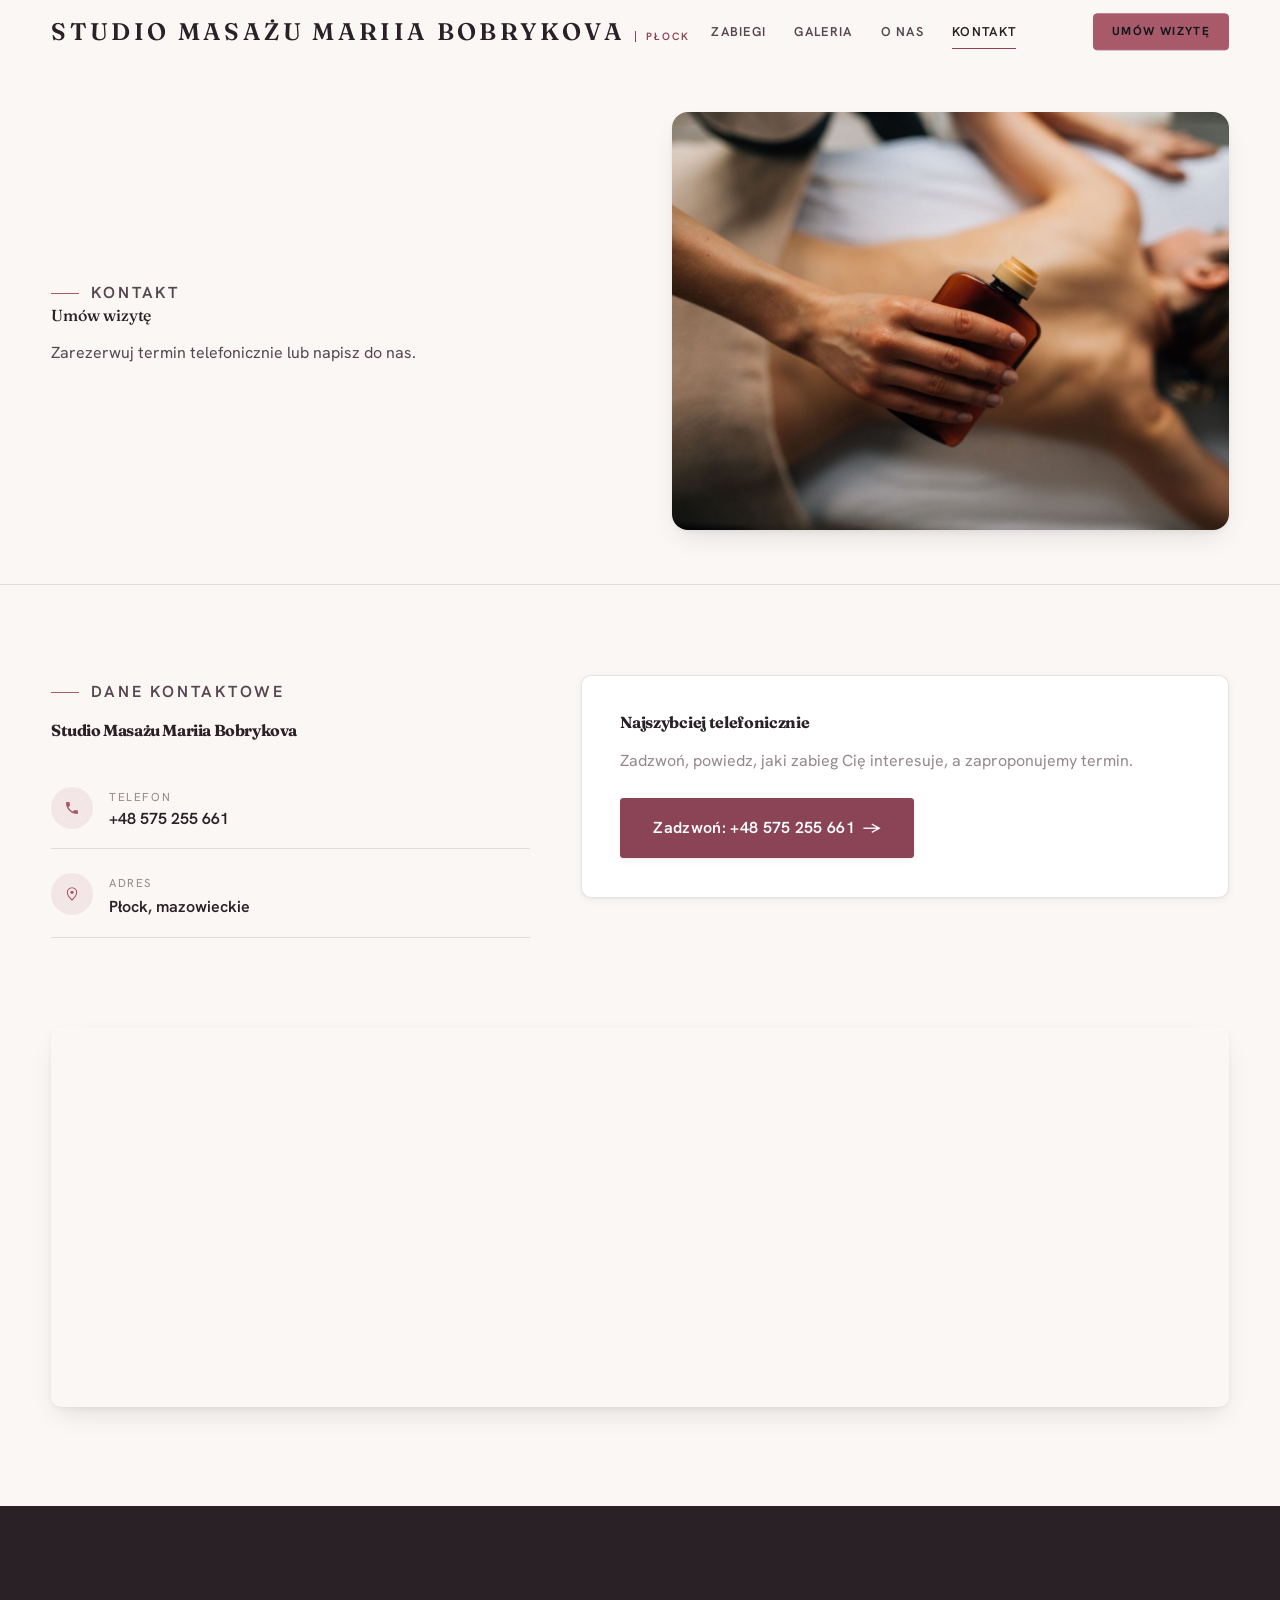
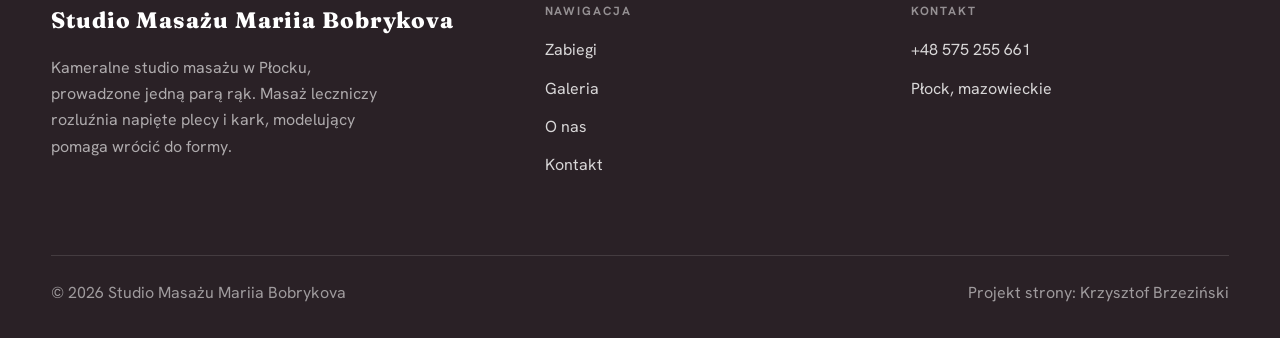
==== kontakt.html @ ba23c0b2 "Strona demo: studio-masazu-mariia-bobrykova" ====
<!DOCTYPE html>
<html lang="pl">
<head>
<meta charset="UTF-8">
<meta name="viewport" content="width=device-width, initial-scale=1.0">
<title>Kontakt - Studio Masażu Mariia Bobrykova</title>
<meta name="description" content="Kontakt Studio Masażu Mariia Bobrykova - Płock, mazowieckie">
<link rel="preconnect" href="https://fonts.googleapis.com">
<link rel="preconnect" href="https://fonts.gstatic.com" crossorigin>
<link href="https://fonts.googleapis.com/css2?family=Fraunces:wght@500;600;700&family=Hanken+Grotesk:wght@400;500;600&display=swap" rel="stylesheet">
<link rel="stylesheet" href="assets/styles.css">
</head>
<body>

<header class="nav">
  <div class="wrap nav-inner">
    <a class="brand" href="index.html"><span class="name">Studio Masażu Mariia Bobrykova</span><span class="sub">Płock</span></a>
    <nav class="nav-links">
      <a href="oferta.html">Zabiegi</a>
      <a href="realizacje.html">Galeria</a>
      <a href="o-nas.html">O nas</a>
      <a href="kontakt.html" class="active">Kontakt</a>
      <a href="kontakt.html" class="btn btn-accent">Umów wizytę</a>
    </nav>
    <button class="nav-toggle" aria-label="Menu"><span></span><span></span><span></span></button>
  </div>
</header>

<section class="pagehead pagehead-soft">
  <div class="wrap">
    <figure class="ph-fig reveal"><img src="img/g5.jpg" alt="Studio Masażu Mariia Bobrykova - Umów wizytę" loading="lazy"></figure>
    <div class="ph-copy reveal">
      <span class="eyebrow">Kontakt</span>
      <h1>Umów wizytę</h1>
      <p>Zarezerwuj termin telefonicznie lub napisz do nas.</p>
    </div>
  </div>
</section>
<section>
  <div class="wrap contact-grid">
    <div class="reveal">
      <span class="eyebrow">Dane kontaktowe</span>
      <h2 style="margin:var(--space-4) 0 var(--space-6)">Studio Masażu Mariia Bobrykova</h2>
      <div class="info-list">
        <div class="info-row"><div class="ic"><svg class="ico-tel" width="16" height="16" viewBox="0 0 24 24" fill="none" aria-hidden="true"><path d="M6.6 10.8a15.5 15.5 0 0 0 6.6 6.6l2.2-2.2a1 1 0 0 1 1-.24 11.4 11.4 0 0 0 3.6.58 1 1 0 0 1 1 1V20a1 1 0 0 1-1 1A17 17 0 0 1 3 4a1 1 0 0 1 1-1h3.5a1 1 0 0 1 1 1c0 1.25.2 2.46.58 3.6a1 1 0 0 1-.25 1l-2.23 2.2Z" fill="currentColor"/></svg></div><div><div class="lbl">Telefon</div><a class="val" href="tel:+48575255661">+48 575 255 661</a></div></div>
        <div class="info-row"><div class="ic"><svg class="ico-pin" width="16" height="16" viewBox="0 0 24 24" fill="none" aria-hidden="true"><path d="M12 21s7-6.1 7-11.5A7 7 0 0 0 5 9.5C5 14.9 12 21 12 21Z" stroke="currentColor" stroke-width="1.6" fill="none"/><circle cx="12" cy="9.5" r="2.4" fill="currentColor"/></svg></div><div><div class="lbl">Adres</div><div class="val">Płock, mazowieckie</div></div></div>
      </div>
    </div>
    <div class="reveal">
      <div class="form">
        <h3 style="margin-bottom:var(--space-4)">Najszybciej telefonicznie</h3>
        <p class="muted" style="margin-bottom:var(--space-5)">Zadzwoń, powiedz, jaki zabieg Cię interesuje, a zaproponujemy termin.</p>
        <a href="tel:+48575255661" class="btn btn-accent" style="justify-content:center">Zadzwoń: +48 575 255 661 <span class="arr">→</span></a>
      </div>
    </div>
  </div>
</section>
<section style="padding-top:0">
  <div class="wrap reveal">
    <iframe class="map" title="Studio Masażu Mariia Bobrykova - Płock" src="https://maps.google.com/maps?q=Studio%20Masa%C5%BCu%20Mariia%20Bobrykova%20P%C5%82ock&z=15&output=embed" loading="lazy" referrerpolicy="no-referrer-when-downgrade"></iframe>
  </div>
</section>

<footer>
  <div class="wrap">
    <div class="foot-grid">
      <div class="foot-brand">
        <div class="name">Studio Masażu Mariia Bobrykova</div>
        <p>Kameralne studio masażu w Płocku, prowadzone jedną parą rąk. Masaż leczniczy rozluźnia napięte plecy i kark, modelujący pomaga wrócić do formy.</p>
      </div>
      <div class="foot-col">
        <h4>Nawigacja</h4>
        <a href="oferta.html">Zabiegi</a>
        <a href="realizacje.html">Galeria</a>
        <a href="o-nas.html">O nas</a>
        <a href="kontakt.html">Kontakt</a>
      </div>
      <div class="foot-col">
        <h4>Kontakt</h4>
        <a href="tel:+48575255661">+48 575 255 661</a>
        <p>Płock, mazowieckie</p>
      </div>
    </div>
    <div class="foot-bot">
      <span>© 2026 Studio Masażu Mariia Bobrykova</span>
      <span>Projekt strony: Krzysztof Brzeziński</span>
    </div>
  </div>
</footer>
<div class="sticky-reserve"><a class="sr-book" href="kontakt.html">Umów wizytę</a><a class="sr-call" href="tel:+48575255661" aria-label="Zadzwoń"><svg class="ico-tel" width="16" height="16" viewBox="0 0 24 24" fill="none" aria-hidden="true"><path d="M6.6 10.8a15.5 15.5 0 0 0 6.6 6.6l2.2-2.2a1 1 0 0 1 1-.24 11.4 11.4 0 0 0 3.6.58 1 1 0 0 1 1 1V20a1 1 0 0 1-1 1A17 17 0 0 1 3 4a1 1 0 0 1 1-1h3.5a1 1 0 0 1 1 1c0 1.25.2 2.46.58 3.6a1 1 0 0 1-.25 1l-2.23 2.2Z" fill="currentColor"/></svg></a></div>

<script src="assets/main.js"></script>
</body>
</html>
---- assets/styles.css ----
/* ============================================================
   STOLBASZ — premium, architektoniczny B2B fit-out
   Jasna paleta, zero brązu. System wg premium-web-craft.
   Projekt strony: Krzysztof Brzeziński
   ============================================================ */

:root{
  /* PALETA — jasna, architektoniczna, chłodna */
  --paper:#FBF7F4;          /* główne tło */
  --paper-2:#F1E7E4;        /* sekcje alternatywne (chłodny jasny szary) */
  --paper-3:#F1E7E4;        /* delikatne wypełnienia */
  --ink:#2A2126;            /* tekst główny — chłodny grafit */
  --ink-soft:#574550;       /* nagłówki drugorzędne */
  --muted:#94888C;          /* tekst poboczny */
  --line:rgba(42,33,38,.12);/* hairline */
  --accent:#A85A6B;         /* stonowany petrol-slate — jedyny akcent */
  --accent-d:#8A4456;
  --accent-soft:rgba(168,90,107,.10);
  --dark:#2A2126;           /* sekcje ciemne (stopka/CTA) */

  /* ODSTĘPY — skala 4/8 */
  --space-1:4px; --space-2:8px; --space-3:12px; --space-4:16px; --space-5:24px;
  --space-6:32px; --space-7:48px; --space-8:64px; --space-9:96px; --space-10:128px;

  /* TYPOGRAFIA — fluid clamp() */
  --text-sm:clamp(.82rem,.8rem+.1vw,.9rem);
  --text-base:clamp(1rem,.97rem+.15vw,1.1rem);
  --text-lg:clamp(1.12rem,1.05rem+.3vw,1.3rem);
  --text-h3:clamp(1.2rem,1.1rem+.5vw,1.5rem);
  --text-h2:clamp(1.9rem,1.5rem+1.9vw,2.8rem);
  --text-h1:clamp(2.6rem,1.9rem+3.6vw,4.6rem);

  /* PROMIENIE — architektoniczne, raczej ostre */
  --r-sm:3px; --r-md:6px; --r-lg:10px;

  /* RUCH */
  --ease:cubic-bezier(.25,.46,.45,.94); --dur:.24s;

  /* CIENIE — miękkie, warstwowe */
  --sh-sm:0 1px 2px rgba(16,24,32,.04), 0 2px 8px rgba(16,24,32,.05);
  --sh-md:0 2px 6px rgba(16,24,32,.05), 0 12px 28px -8px rgba(16,24,32,.12);
  --sh-lg:0 6px 14px rgba(16,24,32,.07), 0 26px 56px -18px rgba(16,24,32,.22);

  --hairline:1px solid var(--line);

  --font-display:'Fraunces',serif;
  --font-body:'Hanken Grotesk',sans-serif;
}

*{box-sizing:border-box;margin:0;padding:0}
html{scroll-behavior:smooth}
body{
  font-family:var(--font-body);
  font-size:var(--text-base);
  line-height:1.65;
  color:var(--ink);
  background:var(--paper);
  -webkit-font-smoothing:antialiased;
  text-rendering:optimizeLegibility;
}
img{max-width:100%;display:block}
a{color:inherit;text-decoration:none}

.wrap{width:min(92%,1180px);margin-inline:auto}
section{padding-block:clamp(52px,6.5vw,96px)}

h1,h2,h3{font-family:var(--font-display);font-weight:700;line-height:1.08;letter-spacing:-.02em;color:var(--ink)}
h1{font-size:var(--text-h1);letter-spacing:-.035em}
h2{font-size:var(--text-h2);letter-spacing:-.025em}
h3{font-size:var(--text-h3)}
p{max-width:65ch}

.eyebrow{
  font-family:var(--font-body);
  font-size:var(--text-sm);
  font-weight:600;
  letter-spacing:.18em;
  text-transform:uppercase;
  color:var(--accent);
  display:inline-flex;align-items:center;gap:var(--space-3);
}
.eyebrow::before{content:"";width:28px;height:1px;background:var(--accent);display:inline-block}

.muted{color:var(--muted)}
.lead{font-size:var(--text-lg);line-height:1.55;color:var(--ink-soft);max-width:50ch}

/* ---------- BUTTONS ---------- */
.btn{
  display:inline-flex;align-items:center;gap:var(--space-2);
  font-weight:600;font-size:var(--text-sm);letter-spacing:.02em;
  padding:var(--space-4) var(--space-6);
  border-radius:var(--r-sm);
  transition:transform var(--dur) var(--ease),box-shadow var(--dur) var(--ease),background var(--dur) var(--ease);
  cursor:pointer;border:1px solid transparent;
}
.btn-accent{background:var(--accent);color:#fff;box-shadow:var(--sh-sm)}
.btn-accent:hover{background:var(--accent-d);transform:translateY(-2px);box-shadow:var(--sh-md)}
.btn-accent:active{transform:translateY(0);box-shadow:var(--sh-sm)}
.btn-ghost{background:transparent;color:var(--ink);border-color:var(--line)}
.btn-ghost:hover{border-color:var(--accent);color:var(--accent);transform:translateY(-2px)}
.btn-light{background:#fff;color:var(--ink);box-shadow:var(--sh-sm)}
.btn-light:hover{transform:translateY(-2px);box-shadow:var(--sh-md)}
.btn .arr{transition:transform var(--dur) var(--ease)}
.btn:hover .arr{transform:translateX(4px)}

/* ---------- NAV ---------- */
.nav{
  position:sticky;top:0;z-index:50;
  background:color-mix(in srgb,var(--paper) 88%,transparent);
  backdrop-filter:saturate(140%) blur(10px);
  border-bottom:var(--hairline);
}
.nav-inner{display:flex;align-items:center;justify-content:space-between;height:72px}
.brand{display:flex;flex-direction:column;line-height:1}
.brand .name{font-family:var(--font-display);font-weight:800;font-size:1.35rem;letter-spacing:.04em}
.brand .sub{font-size:.62rem;letter-spacing:.34em;text-transform:uppercase;color:var(--muted);margin-top:5px}
.nav-links{display:flex;align-items:center;gap:var(--space-6)}
.nav-links a{font-size:var(--text-sm);font-weight:500;color:var(--ink-soft);position:relative;padding-block:4px;transition:color var(--dur) var(--ease)}
.nav-links a::after{content:"";position:absolute;left:0;bottom:0;width:0;height:1.5px;background:var(--accent);transition:width var(--dur) var(--ease)}
.nav-links a:hover,.nav-links a.active{color:var(--ink)}
.nav-links a:hover::after,.nav-links a.active::after{width:100%}
.nav-links .btn{padding:var(--space-2) var(--space-5)}
/* przyciski w nav: właściwy kolor (przebij .nav-links a) + bez podkreślenia */
.nav-links a.btn-accent{color:#fff}
.nav-links a.btn-ghost,.nav-links a.btn-light{color:var(--ink)}
.nav-links a.btn::after{display:none}
.nav-toggle{display:none;background:none;border:none;cursor:pointer;flex-direction:column;gap:5px;padding:8px}
.nav-toggle span{width:24px;height:2px;background:var(--ink);transition:var(--dur)}

/* ---------- HERO (split) ---------- */
.hero{position:relative;overflow:hidden;border-bottom:var(--hairline)}
.hero-grid{display:grid;grid-template-columns:1.05fr .95fr;gap:clamp(24px,4vw,60px);align-items:center;
  padding-block:clamp(36px,4.5vw,64px)}
.hero-copy .eyebrow{margin-bottom:var(--space-5)}
.hero-copy h1{margin-bottom:var(--space-5)}
.hero-copy .lead{margin-bottom:var(--space-7)}
.hero-actions{display:flex;flex-wrap:wrap;gap:var(--space-4)}
.hero-art{position:relative;aspect-ratio:4/3;border-radius:var(--r-lg);overflow:hidden;box-shadow:var(--sh-lg)}
.hero-art img{width:100%;height:100%;object-fit:cover}
.hero-art::after{content:"";position:absolute;inset:0;background:linear-gradient(180deg,transparent 55%,rgba(18,24,28,.28))}
.hero-badge{position:absolute;left:var(--space-5);bottom:var(--space-5);z-index:2;
  background:rgba(252,252,251,.94);backdrop-filter:blur(4px);
  border-radius:var(--r-md);padding:var(--space-4) var(--space-5);box-shadow:var(--sh-md);max-width:78%}
.hero-badge strong{display:block;font-family:var(--font-display);font-size:1rem;letter-spacing:-.01em}
.hero-badge span{font-size:var(--text-sm);color:var(--muted)}

/* ---------- HERO duży / kinowy (strona główna) ---------- */
.hero-cine{position:relative;min-height:clamp(560px,82vh,840px);min-height:clamp(560px,82svh,840px);display:flex;align-items:center;overflow:hidden;border-bottom:var(--hairline)}
.hero-cine>img{position:absolute;inset:0;width:100%;height:100%;object-fit:cover;z-index:0}
.hero-cine::after{content:"";position:absolute;inset:0;z-index:1;
  background:linear-gradient(95deg,rgba(13,18,23,.86) 0%,rgba(13,18,23,.64) 32%,rgba(13,18,23,.24) 62%,rgba(13,18,23,.04) 100%)}
.hero-cine .wrap{position:relative;z-index:2;padding-block:var(--space-8)}
.hero-cine .hero-copy{max-width:660px}
.hero-cine .eyebrow{color:#fff;margin-bottom:var(--space-5)}
.hero-cine .eyebrow::before{background:#fff}
.hero-cine h1{color:#fff;margin-bottom:var(--space-5);font-size:clamp(2.9rem,2rem+4.4vw,5.2rem)}
.hero-cine .lead{color:rgba(255,255,255,.92);max-width:48ch;margin-bottom:var(--space-7)}
.hero-cine .hero-actions{display:flex;flex-wrap:wrap;gap:var(--space-4)}
@media(max-width:680px){
  .hero-cine{min-height:clamp(520px,76vh,640px);min-height:clamp(520px,76svh,640px);align-items:flex-end}
  .hero-cine::after{background:linear-gradient(0deg,rgba(13,18,23,.9) 6%,rgba(13,18,23,.45) 55%,rgba(13,18,23,.25) 100%)}
  .hero-cine .wrap{padding-bottom:var(--space-9)}
}

/* full-bleed hero variant (podstrony) */
.pagehead{position:relative;min-height:46vh;min-height:46svh;display:flex;align-items:flex-end;overflow:hidden;border-bottom:var(--hairline)}
.pagehead img{position:absolute;inset:0;width:100%;height:100%;object-fit:cover}
.pagehead::after{content:"";position:absolute;inset:0;background:linear-gradient(180deg,rgba(18,24,28,.25),rgba(18,24,28,.62))}
.pagehead .wrap{position:relative;z-index:2;padding-block:var(--space-9);color:#fff}
.pagehead h1{color:#fff;max-width:18ch}
.pagehead .eyebrow{color:#fff}
.pagehead .eyebrow::before{background:#fff}
.pagehead p{color:rgba(255,255,255,.86);margin-top:var(--space-4);max-width:54ch}

/* ---------- STRIP (pasek skrótów / liczby) ---------- */
.strip{background:var(--dark);color:#fff}
.strip .wrap{display:grid;grid-template-columns:repeat(4,1fr);gap:var(--space-6);padding-block:var(--space-8)}
.strip .item .k{font-family:var(--font-display);font-size:clamp(1.6rem,1.2rem+1.4vw,2.4rem);font-weight:800;letter-spacing:-.02em;color:#fff}
.strip .item .v{font-size:var(--text-sm);color:rgba(255,255,255,.66);margin-top:var(--space-2);line-height:1.45}
.strip .item{border-left:2px solid var(--accent);padding-left:var(--space-5)}

/* ---------- SECTION HEAD ---------- */
.head{max-width:48rem;margin-bottom:var(--space-8)}
.head.center{margin-inline:auto;text-align:center}
.head .eyebrow{margin-bottom:var(--space-4)}
.head h2{margin-bottom:var(--space-4)}
.head p{color:var(--muted);font-size:var(--text-lg);line-height:1.55}
.head.center p{margin-inline:auto}

/* ---------- INTRO SPLIT ---------- */
.split{display:grid;grid-template-columns:.92fr 1.08fr;gap:clamp(28px,5vw,80px);align-items:center}
.split.rev{grid-template-columns:1.08fr .92fr}
.split.rev .split-art{order:-1}
.split-art{position:relative;aspect-ratio:5/4;border-radius:var(--r-lg);overflow:hidden;box-shadow:var(--sh-lg)}
.split-art img{width:100%;height:100%;object-fit:cover}
.split-copy h2{margin-bottom:var(--space-5)}
.split-copy p+p{margin-top:var(--space-4)}
.split-copy .btn{margin-top:var(--space-6)}

/* ---------- SERVICES (zakres) ---------- */
.svc-grid{display:grid;grid-template-columns:repeat(auto-fit,minmax(280px,1fr));gap:var(--space-5)}
.svc{background:#fff;border:var(--hairline);border-radius:var(--r-md);padding:var(--space-7) var(--space-6);
  transition:transform var(--dur) var(--ease),box-shadow var(--dur) var(--ease),border-color var(--dur) var(--ease);
  position:relative;overflow:hidden}
.svc::before{content:"";position:absolute;left:0;top:0;width:3px;height:0;background:var(--accent);transition:height var(--dur) var(--ease)}
.svc:hover{transform:translateY(-4px);box-shadow:var(--sh-md);border-color:transparent}
.svc:hover::before{height:100%}
.svc .ic{font-family:var(--font-display);font-size:.8rem;font-weight:700;letter-spacing:.12em;color:var(--accent);margin-bottom:var(--space-4)}
.svc h3{margin-bottom:var(--space-3);font-size:1.22rem}
.svc p{color:var(--muted);font-size:var(--text-base);line-height:1.6}

/* big detailed service rows */
.svc-row{display:grid;grid-template-columns:.8fr 1.2fr;gap:clamp(20px,4vw,60px);align-items:center;padding-block:var(--space-8)}
.svc-row+.svc-row{border-top:var(--hairline)}
.svc-row.rev{grid-template-columns:1.2fr .8fr}
.svc-row.rev .svc-row-art{order:-1}
.svc-row-art{aspect-ratio:4/3;border-radius:var(--r-md);overflow:hidden;box-shadow:var(--sh-md)}
.svc-row-art img{width:100%;height:100%;object-fit:cover}
.svc-row h3{font-size:1.5rem;margin-bottom:var(--space-4)}
.svc-row .num{font-family:var(--font-display);font-size:.85rem;font-weight:700;letter-spacing:.14em;color:var(--accent);display:block;margin-bottom:var(--space-3)}
.svc-row ul{list-style:none;margin-top:var(--space-4);display:flex;flex-direction:column;gap:var(--space-2)}
.svc-row li{position:relative;padding-left:var(--space-5);color:var(--muted);font-size:var(--text-base)}
.svc-row li::before{content:"";position:absolute;left:0;top:.62em;width:8px;height:1px;background:var(--accent)}

/* ---------- GALLERY (realizacje) ---------- */
.gallery{display:grid;grid-template-columns:repeat(12,1fr);gap:var(--space-4);grid-auto-rows:200px}
/* GALERIA MASONRY — pionowe zdjęcia (portrety beauty/wellness) bez przycinania: kolumny, height auto */
.gallery-masonry{column-count:3;column-gap:var(--space-4)}
@media(max-width:900px){.gallery-masonry{column-count:2}}
@media(max-width:560px){.gallery-masonry{column-count:1}}
.gallery-masonry .m-tile{break-inside:avoid;margin:0 0 var(--space-4);padding:0;position:relative;overflow:hidden;border-radius:var(--r-md);border:1px solid var(--line)}
.gallery-masonry .m-tile img{width:100%;height:auto;display:block}
.gallery-masonry .m-tile .cap{position:absolute;left:0;right:0;bottom:0;padding:var(--space-4);color:#fff;background:linear-gradient(0deg,rgba(0,0,0,.55),transparent);font-size:var(--text-sm)}
.gallery-masonry .m-tile .cap small{display:block;font-weight:400;opacity:.78;letter-spacing:.04em;text-transform:uppercase;font-size:.66rem;margin-top:3px}
.tile{position:relative;overflow:hidden;border-radius:var(--r-md);box-shadow:var(--sh-sm);
  transition:transform var(--dur) var(--ease),box-shadow var(--dur) var(--ease)}
.tile img{width:100%;height:100%;object-fit:cover;transition:transform .6s var(--ease)}
.tile:hover{box-shadow:var(--sh-md)}
.tile:hover img{transform:scale(1.05)}
.tile .cap{position:absolute;left:0;right:0;bottom:0;padding:var(--space-5) var(--space-4) var(--space-4);
  background:linear-gradient(transparent,rgba(18,24,28,.78));color:#fff;
  font-size:var(--text-sm);font-weight:600;letter-spacing:.01em;
  opacity:0;transform:translateY(8px);transition:var(--dur) var(--ease)}
.tile:hover .cap{opacity:1;transform:translateY(0)}
.tile .cap small{display:block;font-weight:400;opacity:.78;letter-spacing:.04em;text-transform:uppercase;font-size:.66rem;margin-top:3px}
/* bento spans */
.t-wide{grid-column:span 6}
.t-tall{grid-column:span 6;grid-row:span 2}
.t-std{grid-column:span 6}
.t-third{grid-column:span 4}
.t-two3{grid-column:span 8}

/* ---------- TRUST / WIARYGODNOŚĆ ---------- */
.trust{background:var(--paper-2)}
.trust-grid{display:grid;grid-template-columns:repeat(auto-fit,minmax(240px,1fr));gap:var(--space-5);margin-top:var(--space-7)}
.trust-card{background:#fff;border-radius:var(--r-md);padding:var(--space-7) var(--space-6);box-shadow:var(--sh-sm);border-top:3px solid var(--accent)}
.trust-card .big{font-family:var(--font-display);font-size:clamp(1.8rem,1.3rem+1.6vw,2.6rem);font-weight:800;letter-spacing:-.02em;color:var(--ink);line-height:1}
.trust-card h3{font-size:1.12rem;margin:var(--space-3) 0 var(--space-2)}
.trust-card p{color:var(--muted);font-size:var(--text-base);line-height:1.55}

/* ---------- CTA band ---------- */
.cta{background:var(--dark);color:#fff;position:relative;overflow:hidden}
.cta .wrap{display:grid;grid-template-columns:1.4fr .6fr;gap:var(--space-7);align-items:center;position:relative;z-index:2}
.cta h2{color:#fff;max-width:20ch}
.cta p{color:rgba(255,255,255,.74);margin-top:var(--space-4)}
.cta-actions{display:flex;flex-direction:column;gap:var(--space-3);align-items:flex-start}
.cta::before{content:"";position:absolute;right:-80px;top:-80px;width:360px;height:360px;border-radius:50%;
  background:radial-gradient(circle,var(--accent-soft),transparent 70%)}

/* ---------- CONTACT ---------- */
.contact-grid{display:grid;grid-template-columns:.85fr 1.15fr;gap:clamp(28px,4vw,56px);align-items:start}
.info-list{display:flex;flex-direction:column;gap:var(--space-2)}
.info-row{display:flex;gap:var(--space-4);align-items:flex-start;padding-block:var(--space-4);border-bottom:var(--hairline)}
.info-row .ic{flex:none;width:42px;height:42px;display:grid;place-items:center;border-radius:50%;
  background:var(--accent-soft);color:var(--accent);font-size:1.05rem}
.info-row .lbl{font-size:.72rem;letter-spacing:.14em;text-transform:uppercase;color:var(--muted)}
.info-row .val{font-weight:600;font-size:var(--text-base);margin-top:2px}
.info-row a.val:hover{color:var(--accent)}
.map{border:none;border-radius:var(--r-lg);box-shadow:var(--sh-md);width:100%;height:100%;min-height:380px;filter:grayscale(.2) contrast(1.02)}
.form{background:#fff;border:var(--hairline);border-radius:var(--r-lg);padding:clamp(24px,3vw,40px);box-shadow:var(--sh-sm)}
.form .fld{margin-bottom:var(--space-5)}
.form label{display:block;font-size:var(--text-sm);font-weight:600;margin-bottom:var(--space-2)}
.form input,.form textarea{width:100%;font-family:inherit;font-size:var(--text-base);color:var(--ink);
  padding:var(--space-4);border:var(--hairline);border-radius:var(--r-sm);background:var(--paper);transition:border-color var(--dur)}
.form input:focus,.form textarea:focus{outline:none;border-color:var(--accent);background:#fff}
.form textarea{resize:vertical;min-height:120px}
.form .note{font-size:var(--text-sm);color:var(--muted);margin-top:var(--space-3)}

/* ---------- FOOTER ---------- */
footer{background:var(--dark);color:#fff;padding-block:var(--space-9) var(--space-6)}
.foot-grid{display:grid;grid-template-columns:1.4fr 1fr 1fr;gap:var(--space-7);margin-bottom:var(--space-8)}
.foot-brand .name{font-family:var(--font-display);font-weight:800;font-size:1.4rem;letter-spacing:.04em}
.foot-brand p{color:rgba(255,255,255,.62);margin-top:var(--space-4);font-size:var(--text-base);max-width:38ch}
.foot-col h4{font-size:.74rem;letter-spacing:.16em;text-transform:uppercase;color:rgba(255,255,255,.5);margin-bottom:var(--space-4)}
.foot-col a,.foot-col p{display:block;color:rgba(255,255,255,.82);font-size:var(--text-base);margin-bottom:var(--space-3)}
.foot-col a:hover{color:#fff}
.foot-bot{border-top:1px solid rgba(255,255,255,.12);padding-top:var(--space-5);display:flex;justify-content:space-between;flex-wrap:wrap;gap:var(--space-3);
  font-size:var(--text-sm);color:rgba(255,255,255,.55)}
.foot-bot a:hover{color:#fff}

/* ---------- REVEAL ---------- */
.reveal{opacity:0;transform:translateY(22px);transition:opacity .6s var(--ease),transform .6s var(--ease)}
.reveal.in{opacity:1;transform:none}

/* ---------- RESPONSIVE ---------- */
@media(max-width:920px){
  .hero-grid,.split,.split.rev,.svc-row,.svc-row.rev,.cta .wrap,.contact-grid,.foot-grid{grid-template-columns:1fr}
  .split.rev .split-art,.svc-row.rev .svc-row-art{order:0}
  .hero-art{aspect-ratio:16/10;max-height:420px}
  .strip .wrap{grid-template-columns:repeat(2,1fr);gap:var(--space-7)}
  .gallery{grid-auto-rows:180px}
  .t-wide,.t-tall,.t-std,.t-third,.t-two3{grid-column:span 6}
  .t-tall{grid-row:span 1}
  .cta-actions{flex-direction:row;flex-wrap:wrap}
  .foot-grid{gap:var(--space-6)}
}
@media(max-width:680px){
  .nav-links{position:fixed;inset:72px 0 auto 0;background:var(--paper);flex-direction:column;align-items:stretch;
    gap:0;padding:var(--space-4) 6%;border-bottom:var(--hairline);box-shadow:var(--sh-md);
    transform:translateY(-120%);transition:transform var(--dur) var(--ease)}
  .nav-links.open{transform:translateY(0)}
  .nav-links a{padding-block:var(--space-4);border-bottom:var(--hairline)}
  .nav-links .btn{margin-top:var(--space-3);justify-content:center}
  .nav-toggle{display:flex}
  .strip .wrap{grid-template-columns:1fr}
  .gallery{grid-template-columns:repeat(6,1fr)}
  .foot-grid{grid-template-columns:1fr}
}
@media(prefers-reduced-motion:reduce){
  *{animation-duration:.01ms!important;transition:none!important}
  .reveal{opacity:1!important;transform:none!important}
  html{scroll-behavior:auto}
}

/* ============================================================
   PREMIUM LAYER — destylat deep-researchu branż (anty-AI, spokój).
   Zmienne STOLBASZ (--accent/--ink/--paper/--line/--dark). Ruch ledwo
   zauważalny, krzywa cubic-bezier(.16,.84,.44,1); prefers-reduced-motion
   pokryte blanketem wyżej. Karty hairline zamiast cieni = #1 sygnał „nie-AI".
   ============================================================ */

/* więcej oddechu między sekcjami (liderzy: 110-130px) */
section{padding-block:clamp(64px,8vw,128px)}

/* 1) Aksamitny reveal — dłuższa, miękka krzywa zamiast „skoku" */
.reveal{transition:opacity .9s cubic-bezier(.16,.84,.44,1),transform .9s cubic-bezier(.16,.84,.44,1);will-change:opacity,transform}
/* stagger TYLKO w galerii (tam pozycja = porządek dzieci) */
.gallery .reveal:nth-child(2){transition-delay:.07s}
.gallery .reveal:nth-child(3){transition-delay:.14s}
.gallery .reveal:nth-child(4){transition-delay:.21s}
.gallery .reveal:nth-child(5){transition-delay:.28s}
.gallery .reveal:nth-child(6){transition-delay:.35s}

/* 2) Hero STATYCZNY na .hero-cine — Ken Burns CAŁKIEM WYŁĄCZONY 26.06 (3. zgłoszenie Szymona).
   GENEZA: animowanie scale na <img> hero z teksturami (cegły/framugi) re-samplinguje obraz
   klatka po klatce → na części ekranów drobne drganie/shimmer = „heroshot się trzęsie".
   translateY usunięto wcześniej, scale-only + will-change/GPU NIE wystarczyły do GWARANCJI gładkości.
   Krzysztof zażądał pewności („make sure, że błąd się nie pojawi") > efekt. Zero animacji = 0% drgania.
   Delikatny zoom zostaje TYLKO w pełnoekranowych hero gastro/studio (hg-bg/hs-bg — tło, inny
   mechanizm, chwalone, nigdy nie zgłaszane). NIE wracać do KB na .hero-cine bez realnego testu
   na sprzęcie klienta — to ryzyko regresji „trzęsienia”. */
/* BEZPIECZNY "wow" na hero = jednorazowy FADE-IN (opacity), nie zoom.
   opacity nie dotyka bitmapy → gładkie na KAŻDYM zdjęciu/ekranie/GPU, zero ryzyka migotania.
   Geometryczny ruch (scale/translate) na .hero-cine jest ZAKAZANY (bramka pilnuje). */
@keyframes heroFade{from{opacity:0}to{opacity:1}}
.hero-cine>img{transform:none;animation:heroFade 1.1s ease-out both}

/* 3) Akcentowy hairline pod nagłówkiem sekcji, który „rysuje się" przy wejściu */
.head h2{position:relative;padding-bottom:18px}
.head h2::after{content:"";position:absolute;left:0;bottom:0;height:1px;width:0;background:var(--accent);transition:width 1s cubic-bezier(.16,.84,.44,1) .15s}
.head.center h2::after{left:50%;transform:translateX(-50%)}
.head.reveal.in h2::after,.head.center.reveal.in h2::after{width:54px}

/* 4) Karty HAIRLINE zamiast cieni/zaokrągleń (najmocniejszy anty-AI detal) */
.svc{background:transparent;border:1px solid var(--line);border-radius:var(--r-sm);box-shadow:none}
.svc:hover{box-shadow:none;border-color:var(--accent);transform:translateY(-3px)}
.trust-card{background:transparent;box-shadow:none;border:1px solid var(--line);border-top:2px solid var(--accent);border-radius:var(--r-sm)}
.tile{box-shadow:none;border-radius:var(--r-sm)}
.tile:hover{box-shadow:none}

/* 5) Sticky-nav kondensuje się po przewinięciu (sygnał dopracowania) */
.nav{transition:box-shadow .4s ease,background .4s ease}
.nav.is-stuck{box-shadow:0 1px 0 var(--line),0 14px 30px -24px rgba(0,0,0,.45)}
.nav-inner{transition:height .35s var(--ease)}
.nav.is-stuck .nav-inner{height:60px}

/* 6) MANIFESTO — pełnoekranowy cytat-bohater (zastępuje generyczne „Dlaczego my") */
.manifesto{background:var(--paper-2);text-align:center}
.manifesto .wrap{max-width:60rem}
.manifesto p{font-family:var(--font-display);font-style:italic;font-size:clamp(1.6rem,1rem+2.4vw,2.8rem);line-height:1.32;color:var(--ink-soft);margin-inline:auto;max-width:26ch;position:relative;padding-top:var(--space-8)}
.manifesto p::before{content:"";position:absolute;top:0;left:50%;transform:translateX(-50%);width:54px;height:1px;background:var(--accent)}
.manifesto p span{color:var(--accent);font-style:italic}

/* 7) GATEWAYS — 3 duże bramy-zdjęcia (zamiast paska menu usług) */
.gateways{display:grid;grid-template-columns:repeat(3,1fr);gap:var(--space-4)}
.gateway{position:relative;aspect-ratio:3/4;overflow:hidden;border-radius:var(--r-sm);display:block}
.gateway img{width:100%;height:100%;object-fit:cover;transition:transform .8s var(--ease),filter .5s var(--ease)}
.gateway::after{content:"";position:absolute;inset:0;background:linear-gradient(180deg,transparent 38%,rgba(18,24,28,.74))}
.gateway:hover img{transform:scale(1.05);filter:brightness(1.05)}
.gateway .g-ttl{position:absolute;left:0;right:0;bottom:0;z-index:2;padding:var(--space-6) var(--space-5);color:#fff;font-family:var(--font-display);font-size:1.45rem;letter-spacing:-.01em;line-height:1.15}
.gateway .g-ttl small{display:block;font-family:var(--font-body);font-size:var(--text-sm);font-weight:400;opacity:.82;letter-spacing:.03em;margin-top:5px}
@media(max-width:760px){.gateways{grid-template-columns:1fr}.gateway{aspect-ratio:16/10}}

/* 8) LOGO klienta w nagłówku (gdy podane --logo) */
/* 52px domyślnie (feedback Bartka 06.07.2026: 40px ginęło, uwaga padła 3x; ~56px sprawdzone na żywym demie anna-borowiec-makeup) */
.brand-logo{height:52px;width:auto;max-width:240px;object-fit:contain;display:block}
.nav.is-stuck .brand-logo{height:44px}
@media(max-width:680px){.brand-logo{height:40px}}

/* === rodzina: wellness === */
/* ============================================================
   RODZINA: WELLNESS (beauty / spa / head spa / masaż / kosmetologia)
   Doklejane NA WIERZCH base.css. Skin beauty (Fraunces + śliwka) lub spa (Marcellus + złoto).
   Filozofia: ATMOSFERA + ZADBANIE O SIEBIE + "Umów wizytę". Miękko, zmysłowo, spokojnie.
   Tokeny TYLKO istniejące. Ceny/zabiegi/specjaliści/before-after tylko realne.
   ============================================================ */

/* --- Miększe, eleganckie karty --- */
.svc,.trust-card,.tile,.gateway,.split-art,.svc-row-art{border-radius:var(--r-lg)}

/* --- CENNIK / ZABIEGI (kategorie; ceny tylko gdy realne) - reuzyte z gastro --- */
.menu-sec{background:var(--paper-2)}
.menu-cats{display:grid;grid-template-columns:repeat(2,1fr);gap:var(--space-7) var(--space-8);max-width:62rem;margin:0 auto}
.menu-cat{border-top:1px solid var(--accent);padding-top:var(--space-4)}
.menu-cat h3{font-family:var(--font-display);font-size:1.35rem;letter-spacing:.01em;margin-bottom:var(--space-3)}
.menu-cat p{color:var(--muted);font-size:var(--text-base);line-height:1.65}
.menu-note{text-align:center;color:var(--muted);font-size:var(--text-sm);margin-top:var(--space-8);max-width:52ch;margin-inline:auto}
@media(max-width:760px){.menu-cats{grid-template-columns:1fr;gap:var(--space-6)}}

/* --- ZESPÓŁ / SPECJALISTKI (renderowane TYLKO z realnych danych) - reuzyte z kliniki --- */
.zespol-grid{display:grid;grid-template-columns:repeat(auto-fit,minmax(15rem,1fr));gap:var(--space-6)}
.doc{margin:0;background:var(--paper);border:1px solid var(--line);border-radius:var(--r-lg);overflow:hidden;
  transition:transform .3s var(--ease),box-shadow .3s var(--ease)}
.doc:hover{transform:translateY(-5px);box-shadow:var(--sh-md)}
.doc-photo{aspect-ratio:4/5;overflow:hidden;background:var(--paper-2)}
.doc-photo img{width:100%;height:100%;object-fit:cover;transition:transform .6s var(--ease)}
.doc:hover .doc-photo img{transform:scale(1.04)}
.doc figcaption{padding:var(--space-5)}
.doc-role{display:inline-block;font-size:.72rem;font-weight:700;letter-spacing:.14em;text-transform:uppercase;
  color:var(--accent);margin-bottom:var(--space-2)}
.doc-name{font-family:var(--font-display);font-size:1.15rem;margin-bottom:var(--space-2);line-height:1.2}
.doc-bio{color:var(--muted);font-size:var(--text-sm);line-height:1.55}

/* --- STICKY "Umów wizytę" (mobile) --- */
.sticky-reserve{display:none}
@media(max-width:820px){
  .sticky-reserve{display:flex;position:fixed;left:0;right:0;bottom:0;z-index:90;
    background:var(--line);box-shadow:0 -6px 20px -10px rgba(0,0,0,.4)}
  .sticky-reserve a{padding:15px 8px;text-align:center;font-weight:700;font-size:.95rem;letter-spacing:.01em}
  .sr-book{flex:1;background:var(--accent);color:#fff}
  .sr-call{width:60px;background:var(--paper);color:var(--ink);font-size:1.15rem;border-left:1px solid var(--line)}
  body{padding-bottom:56px}
}

/* ============================================================
   FAZA 3 - OSOBNY UKŁAD WELLNESS (research wf_840d7930 + krytyka z policzonym WCAG). Doklejane na wierzch.
   Tożsamość: SPOKÓJ / ODDECH / ZMYSŁOWOŚĆ - jasno, miękko, editorialowo. Przeciwieństwo techniki DOM i dramatu AUTO.
   ============================================================ */

/* --- P0 KONTRAST (krytyka policzyła WCAG na skórkach): naprawy, bo predeploy NIE testuje kontrastu --- */
/* CTA na akcencie: spa złoto #B0894B + biel = 3.22 FAIL -> tło accent-d (ciemniejsze) = PASS */
.btn-accent{background:var(--accent-d);border-color:var(--accent-d);color:#fff}
.btn-accent:hover{background:var(--accent);border-color:var(--accent);color:#fff}
.sticky-reserve .sr-book{background:var(--accent-d);color:#fff}
/* eyebrow TEKST = ink-soft (akcent jako tekst na cream pada 2.5-2.9); kreska ::before zostaje akcentowa (dekoracja) */
.eyebrow{color:var(--ink-soft)}
.eyebrow::before{background:var(--accent)}
/* opisy mutedem na paper-2 padają (2.8-2.9) -> ink-soft */
.menu-cat p,.menu-note,.doc-bio,.cn-desc,.ryt-copy p{color:var(--ink-soft)}

/* --- Miękkie krzywizny: cap 16px (nie 22 = "karta z apki"); delikatny hover (bez ostrego lift) --- */
.svc,.trust-card,.tile,.gateway,.split-art,.svc-row-art,.doc,.hs-fig,.ph-fig{border-radius:16px}
.doc:hover{transform:translateY(-3px);box-shadow:var(--sh-sm)}
section{padding-block:clamp(74px,10vh,124px)}   /* nieco więcej oddechu niż reszta rodzin */

/* (NAV usunięty - generuje go silnik multipage.py: _nav_css + sekcja "NAV NOBU (silnik): wellness") */

/* === HERO WELLNESS: editorial SPLIT na bieli, zdjęcie OPRAWIONE (offset passe-partout), STATYCZNE (bez Ken Burns) === */
.hero-spa{position:relative;background:var(--paper);padding-top:clamp(6.5rem,12vh,9rem);padding-bottom:clamp(3rem,8vh,6rem)}
.hero-spa .wrap{display:grid;grid-template-columns:1.05fr 1fr;gap:clamp(2rem,5vw,5rem);align-items:center}
.hs-copy{max-width:46ch}
.hs-claim{font-family:var(--font-display);font-weight:500;line-height:1.06;letter-spacing:-.005em;
  font-size:clamp(2.3rem,1.7rem+3vw,3.9rem);color:var(--ink);margin:var(--space-4) 0 var(--space-5)}
.hs-lead{color:var(--ink-soft);font-size:var(--text-lg);line-height:1.6;max-width:44ch;margin-bottom:var(--space-7)}
.hs-cta{border-radius:999px}
.hs-rating{margin-top:var(--space-5);color:var(--ink-soft);font-weight:600;letter-spacing:.01em;font-size:var(--text-sm)}
.hs-fig{position:relative;aspect-ratio:4/5;border-radius:16px;overflow:hidden;box-shadow:var(--sh-lg);isolation:isolate}
.hs-fig img{width:100%;height:100%;object-fit:cover;display:block}   /* hero = EAGER (bez lazy), STATYCZNE - bez animacji scale */
.hs-fig::after{content:"";position:absolute;inset:0;border:1px solid rgba(255,255,255,.5);border-radius:16px;pointer-events:none} /* delikatne passe-partout wewnątrz */
.hero-spa::before{content:"";position:absolute;right:clamp(1rem,4vw,3rem);top:clamp(5.5rem,11vh,8rem);bottom:clamp(2.5rem,7vh,5rem);
  width:min(38%,30rem);border:1px solid color-mix(in srgb,var(--accent) 40%,transparent);border-radius:16px;transform:translate(14px,14px);z-index:0;pointer-events:none} /* offsetowa ramka „matted print" za zdjęciem - sygnatura, nie zwykły split */
.hero-spa .wrap{position:relative;z-index:1}
@media(max-width:860px){
  .hero-spa .wrap{grid-template-columns:1fr;gap:var(--space-7)}
  .hs-fig{aspect-ratio:5/4;order:-1}
  .hero-spa::before{display:none}                /* offset-ramka tylko desktop (anty horizontal-scroll na mobile) */
}

/* === RYTUAŁ: naprzemienne editorialowe wiersze (zdjęcie + duży serif-numerał), hairline między - WŁASNY układ === */
.ryt-list{margin-top:var(--space-8);display:flex;flex-direction:column}
.ryt-row{display:grid;grid-template-columns:1fr 1fr;gap:clamp(1.6rem,4vw,4rem);align-items:center;
  padding-block:clamp(2rem,4vh,3.2rem);border-top:1px solid var(--line)}
.ryt-row:last-child{border-bottom:1px solid var(--line)}
.ryt-row:nth-child(even) .ryt-fig{order:2}        /* naprzemienność: zdjęcie raz lewo raz prawo */
.ryt-fig{margin:0;aspect-ratio:5/4;border-radius:16px;overflow:hidden;background:var(--paper-2)}
.ryt-fig img{width:100%;height:100%;object-fit:cover}
.ryt-no{display:block;font-family:var(--font-display);font-weight:500;font-size:clamp(2.4rem,4vw,3.6rem);
  line-height:1;color:var(--accent);opacity:.55;margin-bottom:var(--space-3)}
.ryt-copy h3{font-family:var(--font-display);font-weight:500;font-size:clamp(1.4rem,2.4vw,1.9rem);letter-spacing:-.01em;margin-bottom:var(--space-3)}
.ryt-copy p{font-size:var(--text-base);line-height:1.65;max-width:42ch}
@media(max-width:760px){.ryt-row{grid-template-columns:1fr;gap:var(--space-5)}.ryt-row .ryt-fig{order:-1!important}}

/* === CENNIK WELLNESS: editorialowa LISTA zabiegów (wiersze hairline), NIE siatka gastro === */
.cennik{max-width:60rem;margin:var(--space-8) auto 0;display:flex;flex-direction:column}
.cennik-row{display:grid;grid-template-columns:minmax(12rem,1fr) 1.6fr;gap:clamp(1rem,3vw,3rem);
  padding-block:var(--space-5);border-top:1px solid var(--line);align-items:baseline}
.cennik-row:last-child{border-bottom:1px solid var(--line)}
.cn-name h3{font-family:var(--font-display);font-weight:500;font-size:1.3rem;letter-spacing:-.005em;line-height:1.2}
.cn-desc{color:var(--ink-soft);font-size:var(--text-base);line-height:1.6}
@media(max-width:680px){.cennik-row{grid-template-columns:1fr;gap:var(--space-2)}}

/* === PAGEHEAD JASNY (wellness): cream + ink + zdjęcie oprawione (reset ciemnego base .pagehead) === */
.pagehead-soft{min-height:0;overflow:visible;background:var(--paper);border-bottom:1px solid var(--line);
  padding-top:clamp(7rem,12vh,9.5rem);padding-bottom:clamp(2.5rem,6vh,4.5rem);display:block}
.pagehead-soft::after{display:none}
.pagehead-soft .wrap{position:relative;z-index:1;display:grid;grid-template-columns:1fr 1fr;gap:clamp(2rem,5vw,4.5rem);
  align-items:center;color:var(--ink);padding-block:0}
.pagehead-soft h1{color:var(--ink);font-family:var(--font-display);font-weight:500;letter-spacing:-.01em;max-width:16ch}
.pagehead-soft .eyebrow{color:var(--ink-soft)}
.pagehead-soft .eyebrow::before{background:var(--accent)}
.pagehead-soft p{color:var(--ink-soft);margin-top:var(--space-4);max-width:46ch}
.pagehead-soft .ph-fig{margin:0;aspect-ratio:4/3;border-radius:16px;overflow:hidden;box-shadow:var(--sh-md)}
.pagehead-soft .ph-fig img{width:100%;height:100%;object-fit:cover}
.pagehead-soft .ph-copy{order:-1}   /* figure PIERWSZE w DOM (blur-guard) -> copy wizualnie z lewej przez order */
@media(max-width:860px){.pagehead-soft .wrap{grid-template-columns:1fr}.pagehead-soft .ph-copy{order:0}.pagehead-soft .ph-fig{aspect-ratio:16/10}}

/* === VOUCHER: miękki blush-band (JEDEN akcentowy band na stronie, nie co druga sekcja) === */
.voucher{background:color-mix(in srgb,var(--accent) 9%,var(--paper));text-align:center}
.voucher h2{font-family:var(--font-display);font-weight:500}
.voucher .wrap{max-width:52rem}

/* === RYTM TŁA: cennik wraca na cream (nie paper-2), żeby blush-voucher był jedynym akcentem === */
.menu-sec{background:var(--paper)}

/* === NAV NOBU (silnik): wellness === */
.nav{position:fixed;left:0;right:0;backdrop-filter:none;border-bottom:1px solid transparent;z-index:100;transition:transform .35s var(--ease),background .35s ease,box-shadow .35s ease}
.nav.nav-hidden{transform:translateY(-100%)}
.nav.is-stuck{background:transparent;box-shadow:none;border-bottom-color:transparent}
.nav.is-stuck .nav-inner{height:64px}
.nav .brand{flex-direction:row;align-items:baseline;gap:.6rem;line-height:1}
.nav .brand .name{font-family:var(--font-display);font-weight:600;font-size:1.5rem;text-transform:uppercase;letter-spacing:.14em}
.nav .brand .sub{margin-top:0;padding-left:.65rem;border-left:1px solid currentColor;font-size:.66rem;font-weight:600;letter-spacing:.22em;text-transform:uppercase}
.nav .nav-links a{font-size:.8rem;font-weight:600;text-transform:uppercase;letter-spacing:.1em;padding-block:6px}
.nav .nav-links a::after{height:1px}
.nav .nav-links a.btn-accent{font-size:.73rem;font-weight:700;text-transform:uppercase;letter-spacing:.12em;padding:.5rem 1.1rem;border-radius:4px;box-shadow:none}
.nav .nav-links a.btn-accent:hover{transform:none;box-shadow:none}
.nav .nav-links a.btn-accent{background:var(--accent);border:1px solid var(--accent);color:#14171c}
.nav .nav-links a.btn-accent:hover{background:var(--accent);border-color:var(--accent);color:#14171c;filter:brightness(1.07)}
.nav{background:color-mix(in srgb,var(--paper) 82%,transparent);backdrop-filter:saturate(140%) blur(10px)}
.nav .brand .name{color:var(--ink)}
.nav .brand .sub{color:var(--accent-d)}
.nav .nav-links a:not(.btn-accent){color:var(--ink-soft)}
.nav .nav-links a:not(.btn-accent):hover,.nav .nav-links a.active:not(.btn-accent){color:var(--ink)}
.nav .nav-links a:not(.btn-accent)::after{background:var(--accent-d)}
.nav .nav-toggle span{background:var(--ink)}
.nav.nav-solid{background:color-mix(in srgb,var(--paper) 96%,transparent);border-bottom:var(--hairline);box-shadow:0 10px 30px -24px rgba(0,0,0,.25)}
.nav.nav-hidden{box-shadow:none}
@media(min-width:681px){
.nav .nav-inner{position:relative;height:64px}
.nav .nav-links{flex:1;justify-content:center;gap:clamp(1rem,2.2vw,1.9rem);padding-right:12rem}
.nav .nav-links a.btn-accent{position:absolute;right:0;top:50%;transform:translateY(-50%);margin:0}
}
@media(max-width:680px){
.nav .nav-links:not(.open){transform:translateY(-160%);visibility:hidden}
.nav .nav-links.open{visibility:visible}
.nav .brand .name{font-size:1.12rem;letter-spacing:.1em}
.nav .brand .sub{display:none}
.nav .brand{min-width:0;overflow:hidden}
}

/* === focal-point zdjęć (smartcrop) — cover nie utnie twarzy/obiektu === */
img[src$="/g1.jpg"]{object-position:33% 50%}
[style*="g1.jpg"]{background-position:33% 50%}
img[src$="/g2.jpg"]{object-position:62% 50%}
[style*="g2.jpg"]{background-position:62% 50%}
img[src$="/g6.jpg"]{object-position:33% 50%}
[style*="g6.jpg"]{background-position:33% 50%}
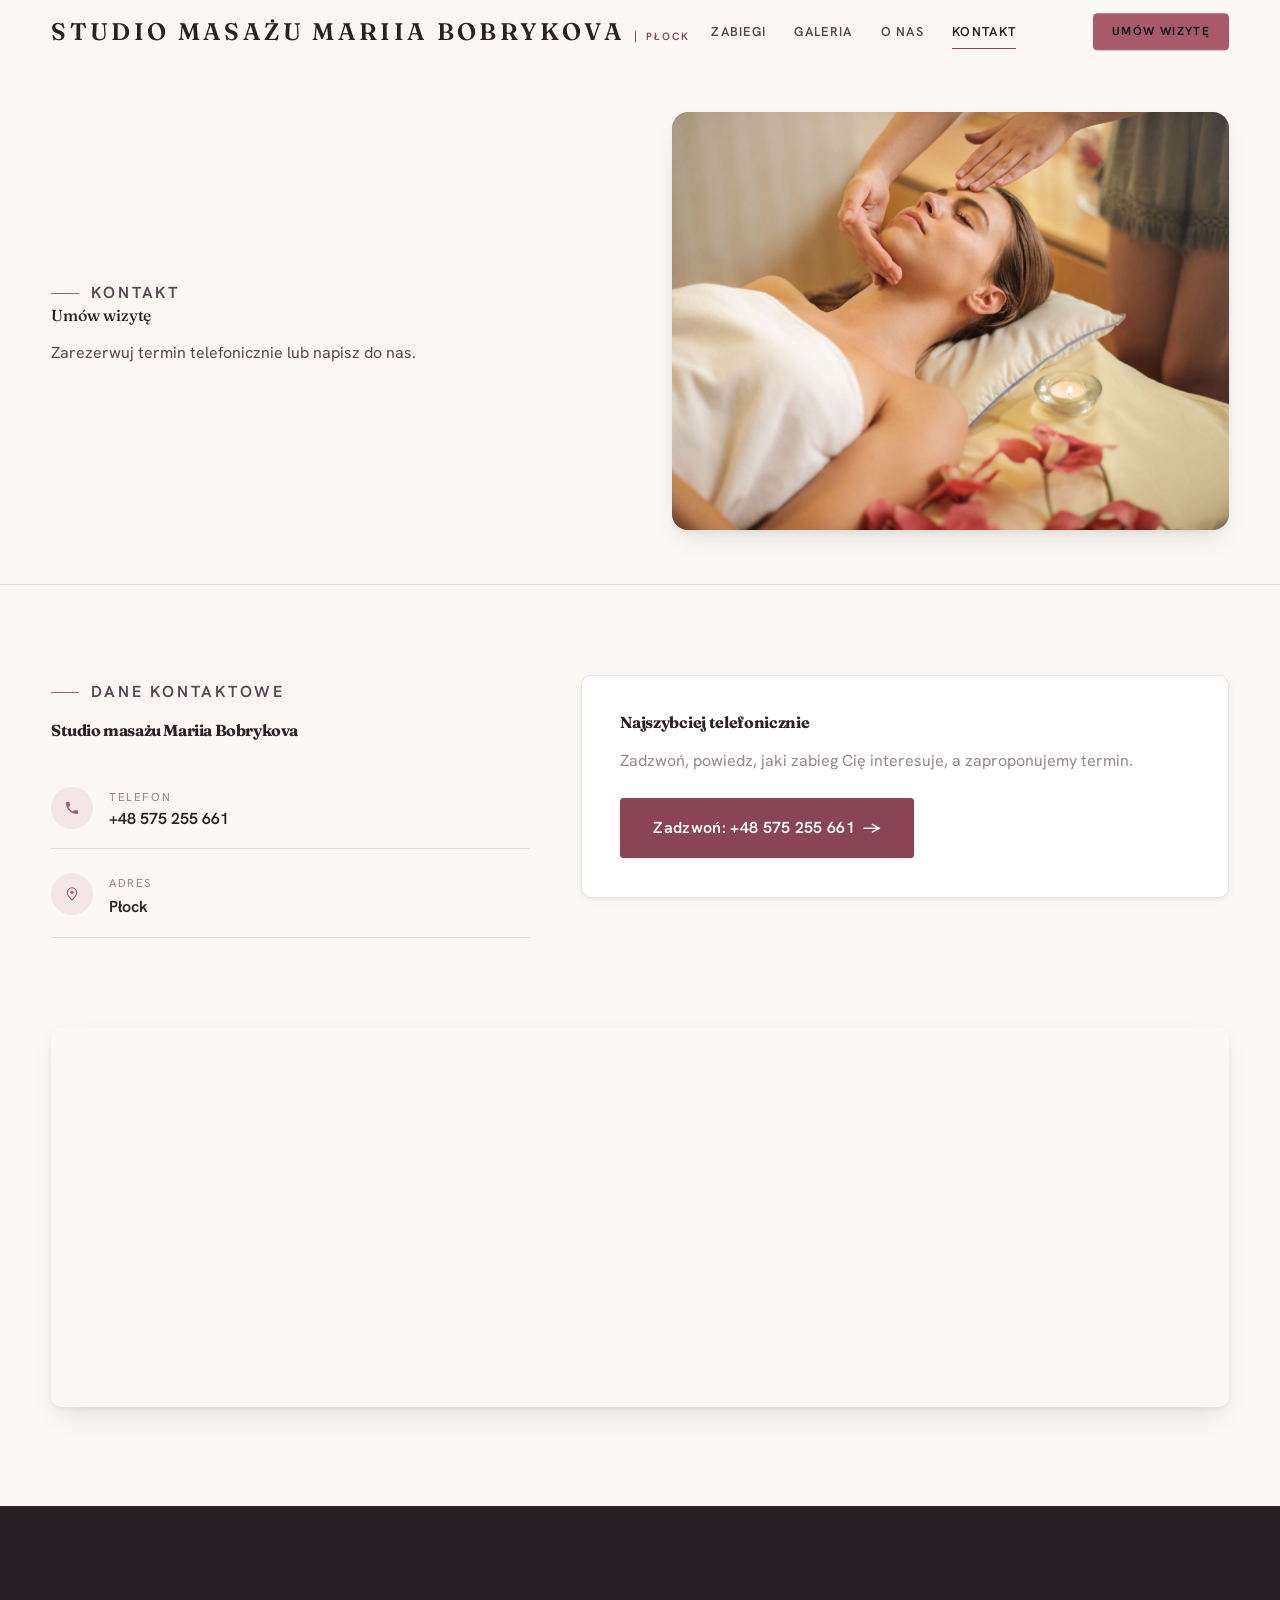
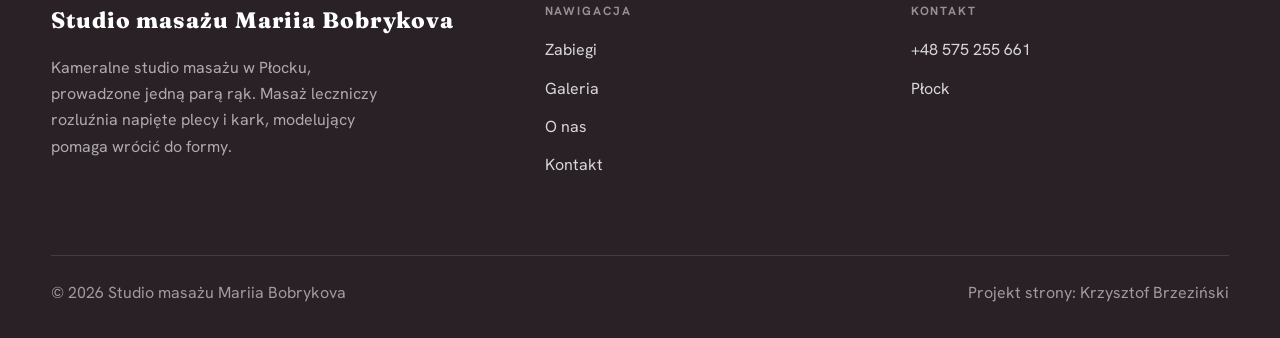
==== commit 0aca87f9: "Studio masażu Mariia Bobrykova - demo premium (masaż, Płock)" ====
--- a/kontakt.html
+++ b/kontakt.html
@@ -3,8 +3,8 @@
 <head>
 <meta charset="UTF-8">
 <meta name="viewport" content="width=device-width, initial-scale=1.0">
-<title>Kontakt - Studio Masażu Mariia Bobrykova</title>
-<meta name="description" content="Kontakt Studio Masażu Mariia Bobrykova - Płock, mazowieckie">
+<title>Kontakt - Studio masażu Mariia Bobrykova</title>
+<meta name="description" content="Kontakt Studio masażu Mariia Bobrykova - Płock">
 <link rel="preconnect" href="https://fonts.googleapis.com">
 <link rel="preconnect" href="https://fonts.gstatic.com" crossorigin>
 <link href="https://fonts.googleapis.com/css2?family=Fraunces:wght@500;600;700&family=Hanken+Grotesk:wght@400;500;600&display=swap" rel="stylesheet">
@@ -14,7 +14,7 @@
 
 <header class="nav">
   <div class="wrap nav-inner">
-    <a class="brand" href="index.html"><span class="name">Studio Masażu Mariia Bobrykova</span><span class="sub">Płock</span></a>
+    <a class="brand" href="index.html"><span class="name">Studio masażu Mariia Bobrykova</span><span class="sub">Płock</span></a>
     <nav class="nav-links">
       <a href="oferta.html">Zabiegi</a>
       <a href="realizacje.html">Galeria</a>
@@ -28,7 +28,7 @@
 
 <section class="pagehead pagehead-soft">
   <div class="wrap">
-    <figure class="ph-fig reveal"><img src="img/g5.jpg" alt="Studio Masażu Mariia Bobrykova - Umów wizytę" loading="lazy"></figure>
+    <figure class="ph-fig reveal"><img src="img/g1.jpg" alt="Studio masażu Mariia Bobrykova - Umów wizytę" loading="lazy"></figure>
     <div class="ph-copy reveal">
       <span class="eyebrow">Kontakt</span>
       <h1>Umów wizytę</h1>
@@ -40,10 +40,10 @@
   <div class="wrap contact-grid">
     <div class="reveal">
       <span class="eyebrow">Dane kontaktowe</span>
-      <h2 style="margin:var(--space-4) 0 var(--space-6)">Studio Masażu Mariia Bobrykova</h2>
+      <h2 style="margin:var(--space-4) 0 var(--space-6)">Studio masażu Mariia Bobrykova</h2>
       <div class="info-list">
         <div class="info-row"><div class="ic"><svg class="ico-tel" width="16" height="16" viewBox="0 0 24 24" fill="none" aria-hidden="true"><path d="M6.6 10.8a15.5 15.5 0 0 0 6.6 6.6l2.2-2.2a1 1 0 0 1 1-.24 11.4 11.4 0 0 0 3.6.58 1 1 0 0 1 1 1V20a1 1 0 0 1-1 1A17 17 0 0 1 3 4a1 1 0 0 1 1-1h3.5a1 1 0 0 1 1 1c0 1.25.2 2.46.58 3.6a1 1 0 0 1-.25 1l-2.23 2.2Z" fill="currentColor"/></svg></div><div><div class="lbl">Telefon</div><a class="val" href="tel:+48575255661">+48 575 255 661</a></div></div>
-        <div class="info-row"><div class="ic"><svg class="ico-pin" width="16" height="16" viewBox="0 0 24 24" fill="none" aria-hidden="true"><path d="M12 21s7-6.1 7-11.5A7 7 0 0 0 5 9.5C5 14.9 12 21 12 21Z" stroke="currentColor" stroke-width="1.6" fill="none"/><circle cx="12" cy="9.5" r="2.4" fill="currentColor"/></svg></div><div><div class="lbl">Adres</div><div class="val">Płock, mazowieckie</div></div></div>
+        <div class="info-row"><div class="ic"><svg class="ico-pin" width="16" height="16" viewBox="0 0 24 24" fill="none" aria-hidden="true"><path d="M12 21s7-6.1 7-11.5A7 7 0 0 0 5 9.5C5 14.9 12 21 12 21Z" stroke="currentColor" stroke-width="1.6" fill="none"/><circle cx="12" cy="9.5" r="2.4" fill="currentColor"/></svg></div><div><div class="lbl">Adres</div><div class="val">Płock</div></div></div>
       </div>
     </div>
     <div class="reveal">
@@ -57,7 +57,7 @@
 </section>
 <section style="padding-top:0">
   <div class="wrap reveal">
-    <iframe class="map" title="Studio Masażu Mariia Bobrykova - Płock" src="https://maps.google.com/maps?q=Studio%20Masa%C5%BCu%20Mariia%20Bobrykova%20P%C5%82ock&z=15&output=embed" loading="lazy" referrerpolicy="no-referrer-when-downgrade"></iframe>
+    <iframe class="map" title="Studio masażu Mariia Bobrykova - Płock" src="https://maps.google.com/maps?q=Studio%20masa%C5%BCu%20Mariia%20Bobrykova%20P%C5%82ock&z=15&output=embed" loading="lazy" referrerpolicy="no-referrer-when-downgrade"></iframe>
   </div>
 </section>
 
@@ -65,7 +65,7 @@
   <div class="wrap">
     <div class="foot-grid">
       <div class="foot-brand">
-        <div class="name">Studio Masażu Mariia Bobrykova</div>
+        <div class="name">Studio masażu Mariia Bobrykova</div>
         <p>Kameralne studio masażu w Płocku, prowadzone jedną parą rąk. Masaż leczniczy rozluźnia napięte plecy i kark, modelujący pomaga wrócić do formy.</p>
       </div>
       <div class="foot-col">
@@ -78,11 +78,11 @@
       <div class="foot-col">
         <h4>Kontakt</h4>
         <a href="tel:+48575255661">+48 575 255 661</a>
-        <p>Płock, mazowieckie</p>
+        <p>Płock</p>
       </div>
     </div>
     <div class="foot-bot">
-      <span>© 2026 Studio Masażu Mariia Bobrykova</span>
+      <span>© 2026 Studio masażu Mariia Bobrykova</span>
       <span>Projekt strony: Krzysztof Brzeziński</span>
     </div>
   </div>
--- a/assets/styles.css
+++ b/assets/styles.css
@@ -579,9 +579,13 @@
 }
 
 /* === focal-point zdjęć (smartcrop) — cover nie utnie twarzy/obiektu === */
-img[src$="/g1.jpg"]{object-position:33% 50%}
-[style*="g1.jpg"]{background-position:33% 50%}
+img[src$="/hero.jpg"]{object-position:38% 50%}
+[style*="hero.jpg"]{background-position:38% 50%}
+img[src$="/about.jpg"]{object-position:38% 50%}
+[style*="about.jpg"]{background-position:38% 50%}
 img[src$="/g2.jpg"]{object-position:62% 50%}
 [style*="g2.jpg"]{background-position:62% 50%}
-img[src$="/g6.jpg"]{object-position:33% 50%}
-[style*="g6.jpg"]{background-position:33% 50%}
+img[src$="/g10.jpg"]{object-position:62% 50%}
+[style*="g10.jpg"]{background-position:62% 50%}
+img[src$="/g12.jpg"]{object-position:35% 52%}
+[style*="g12.jpg"]{background-position:35% 52%}
